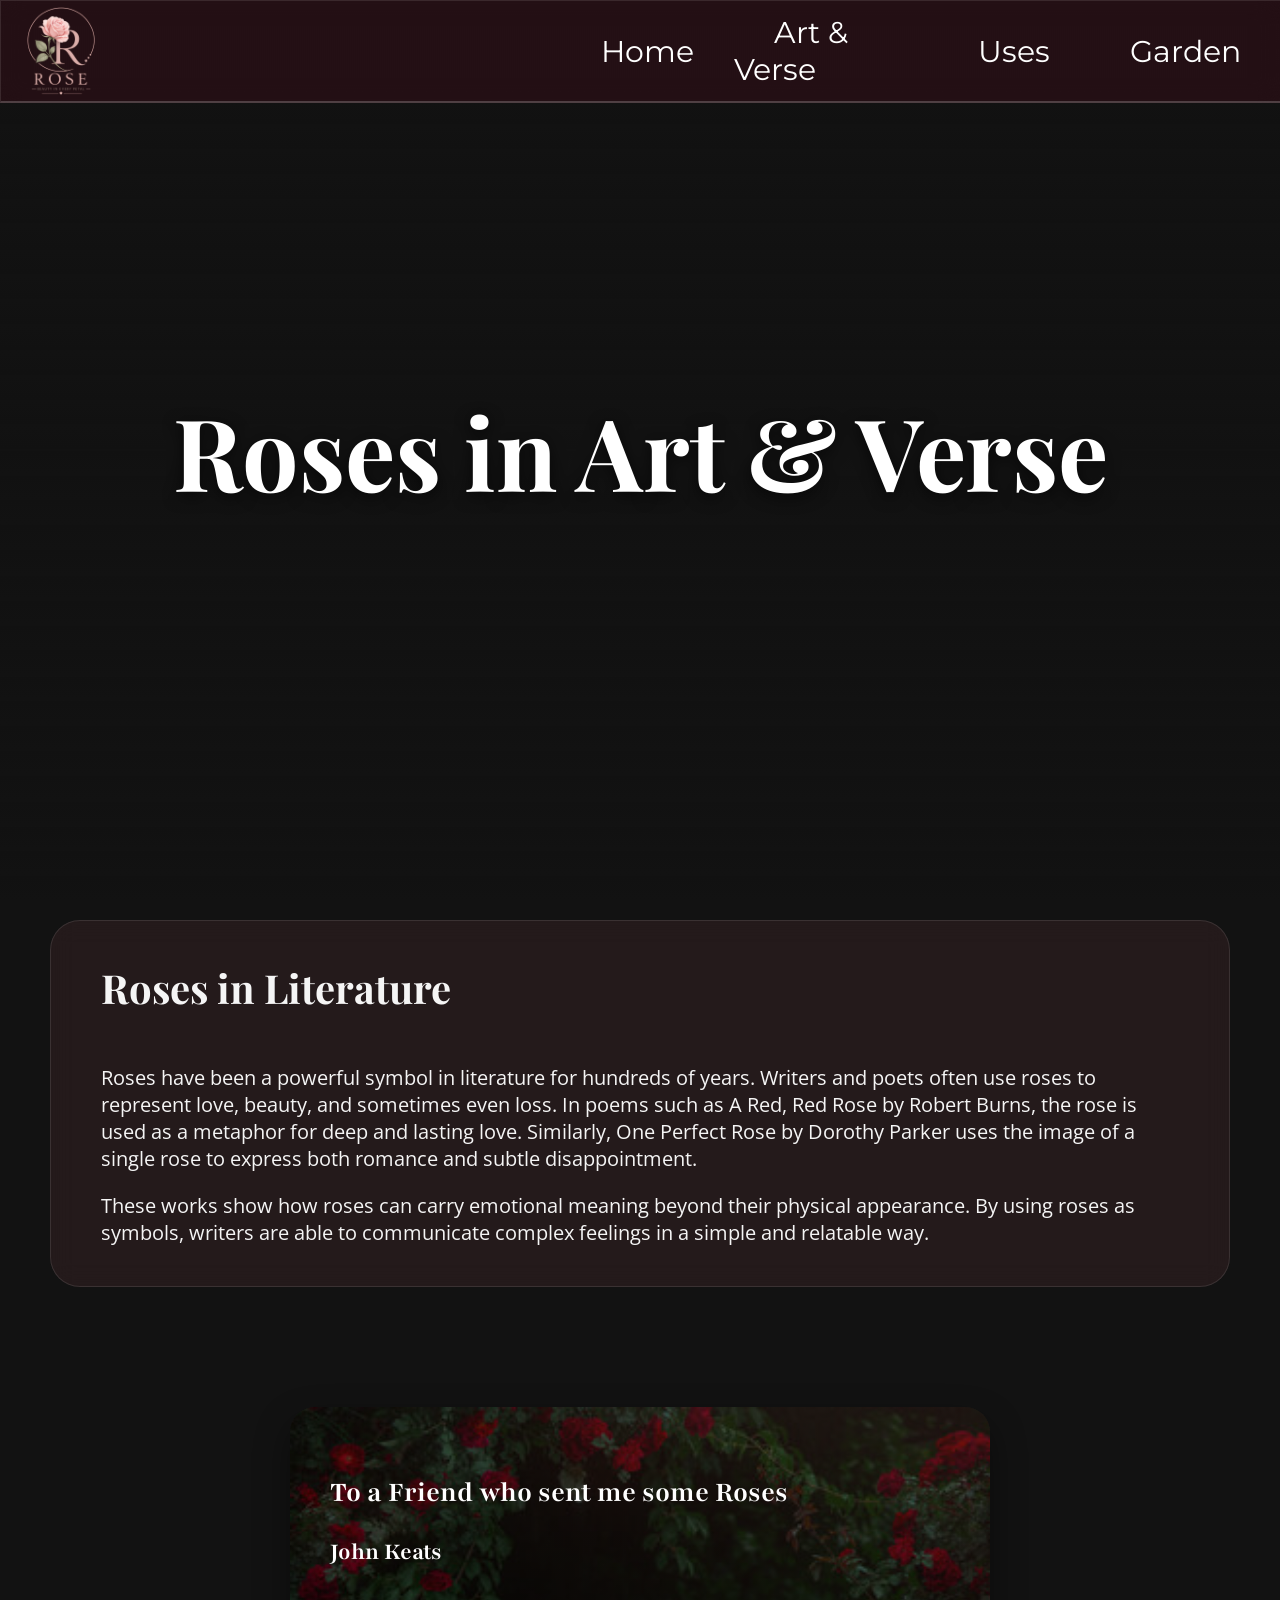
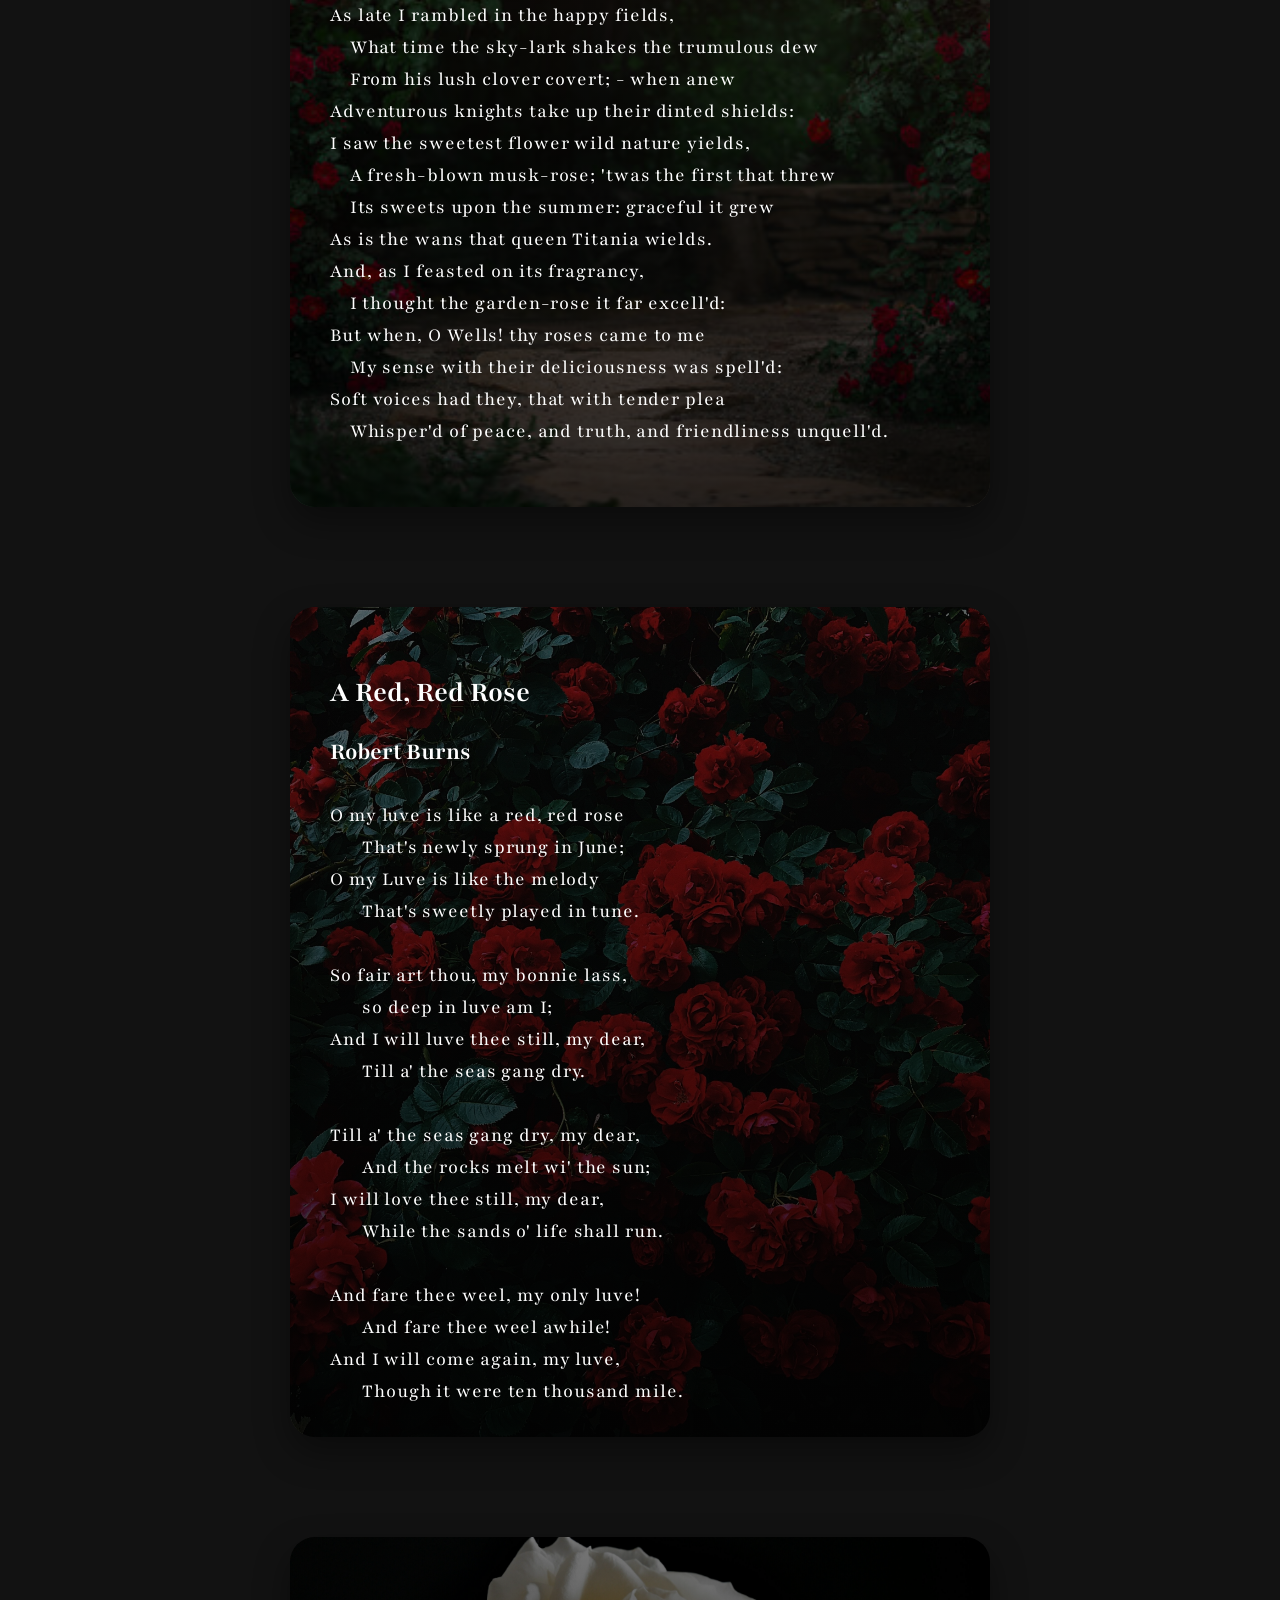
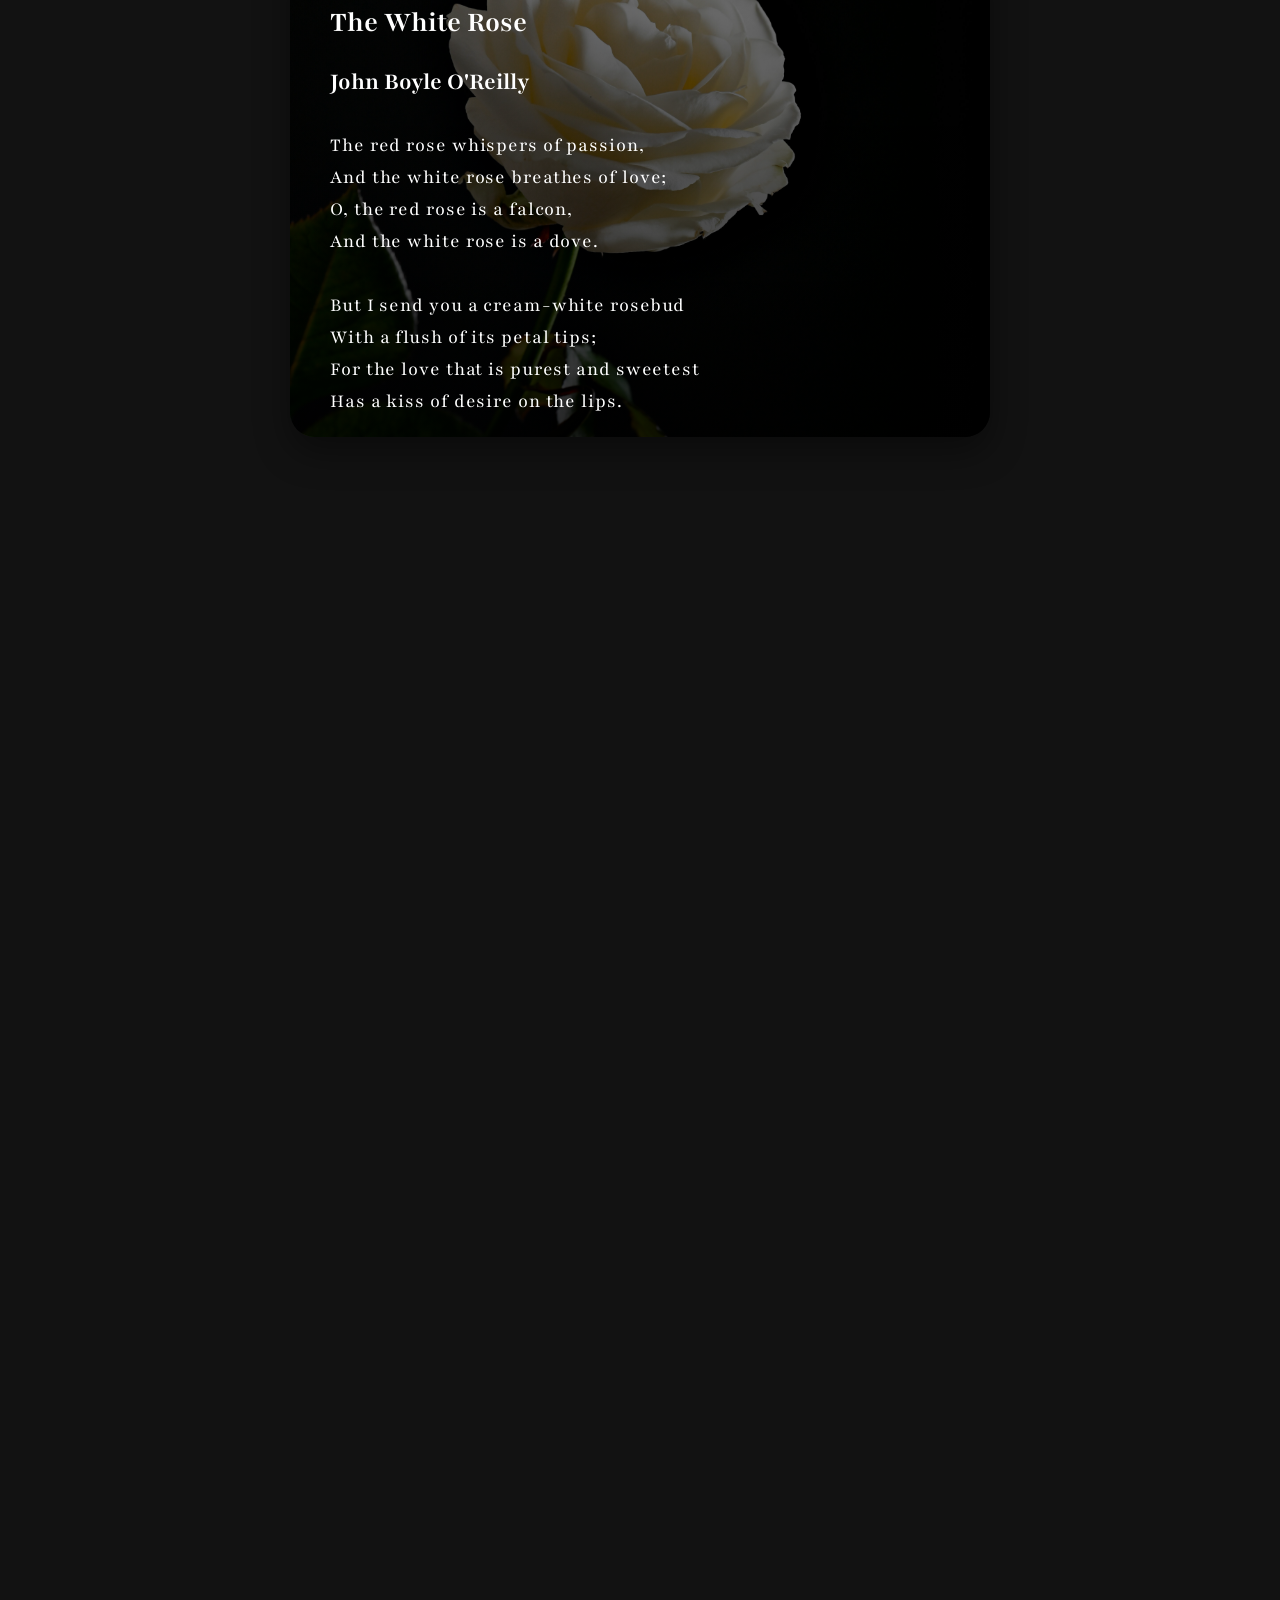
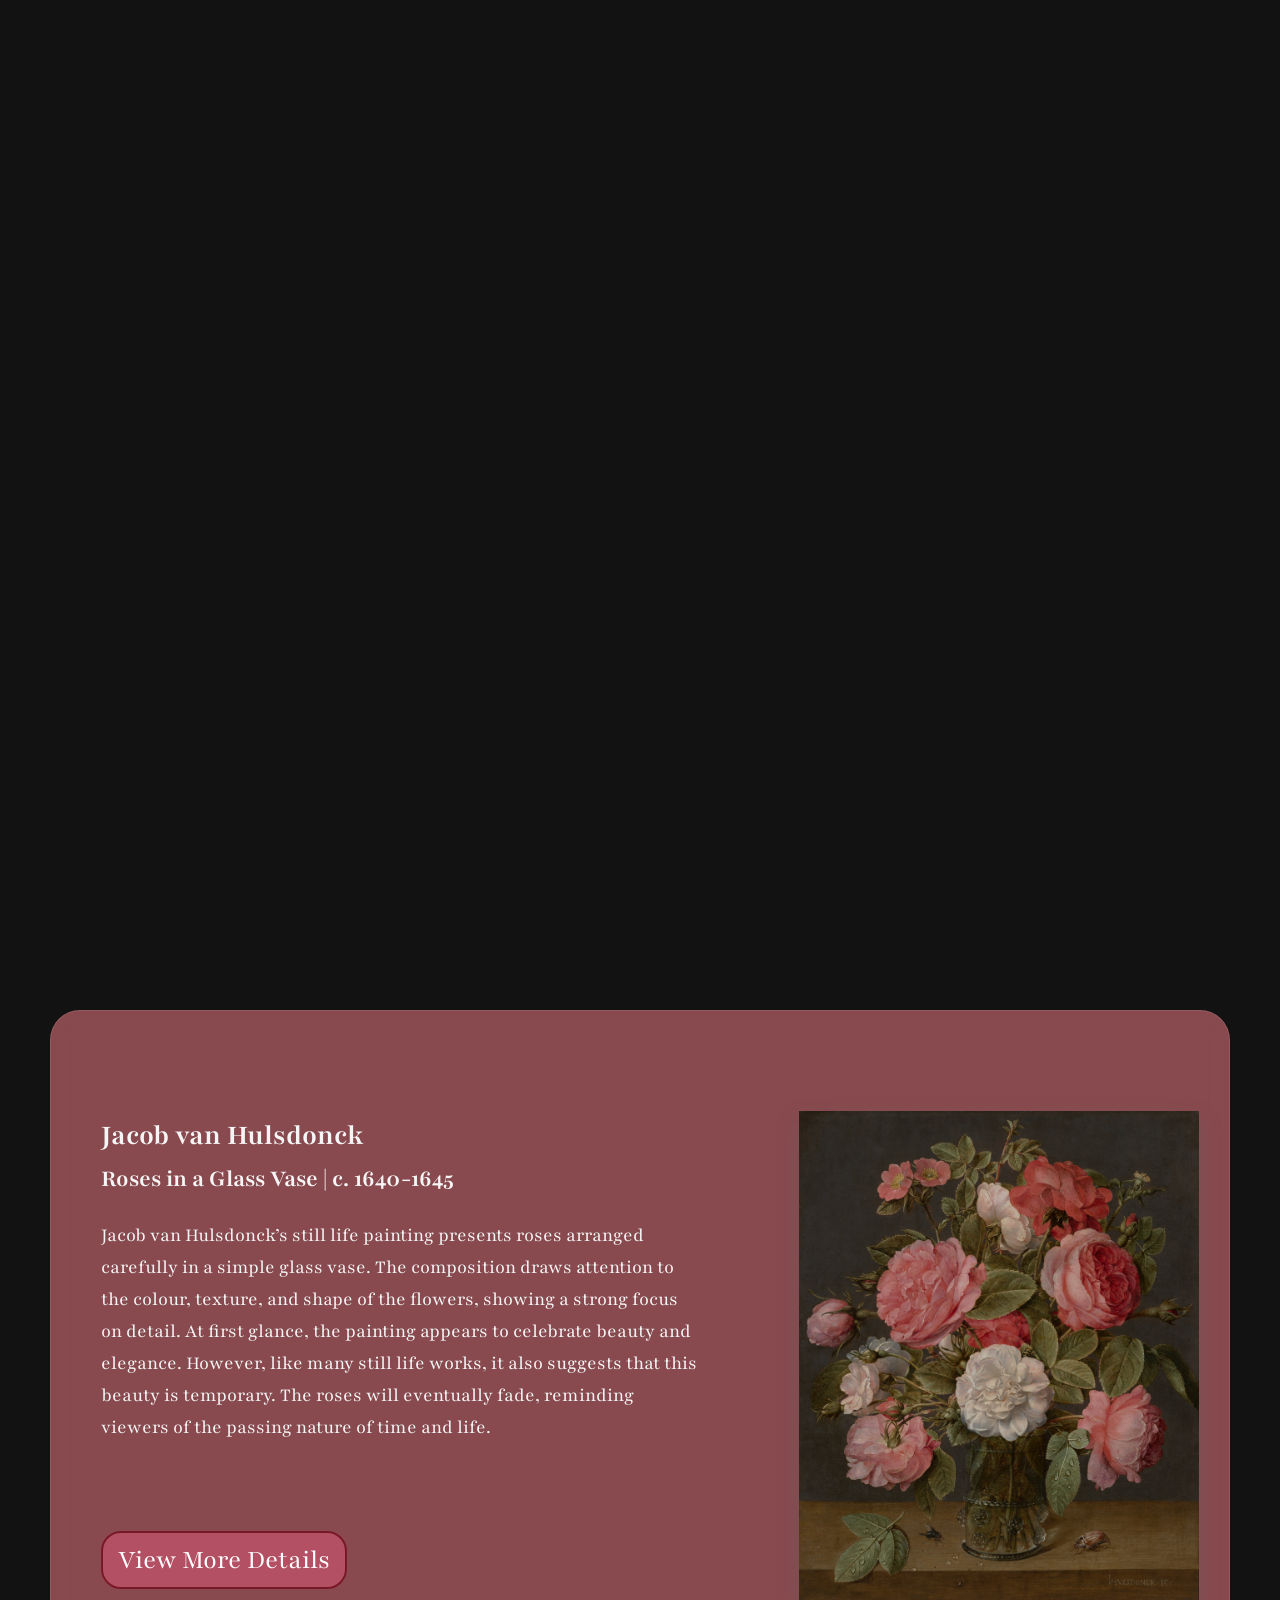
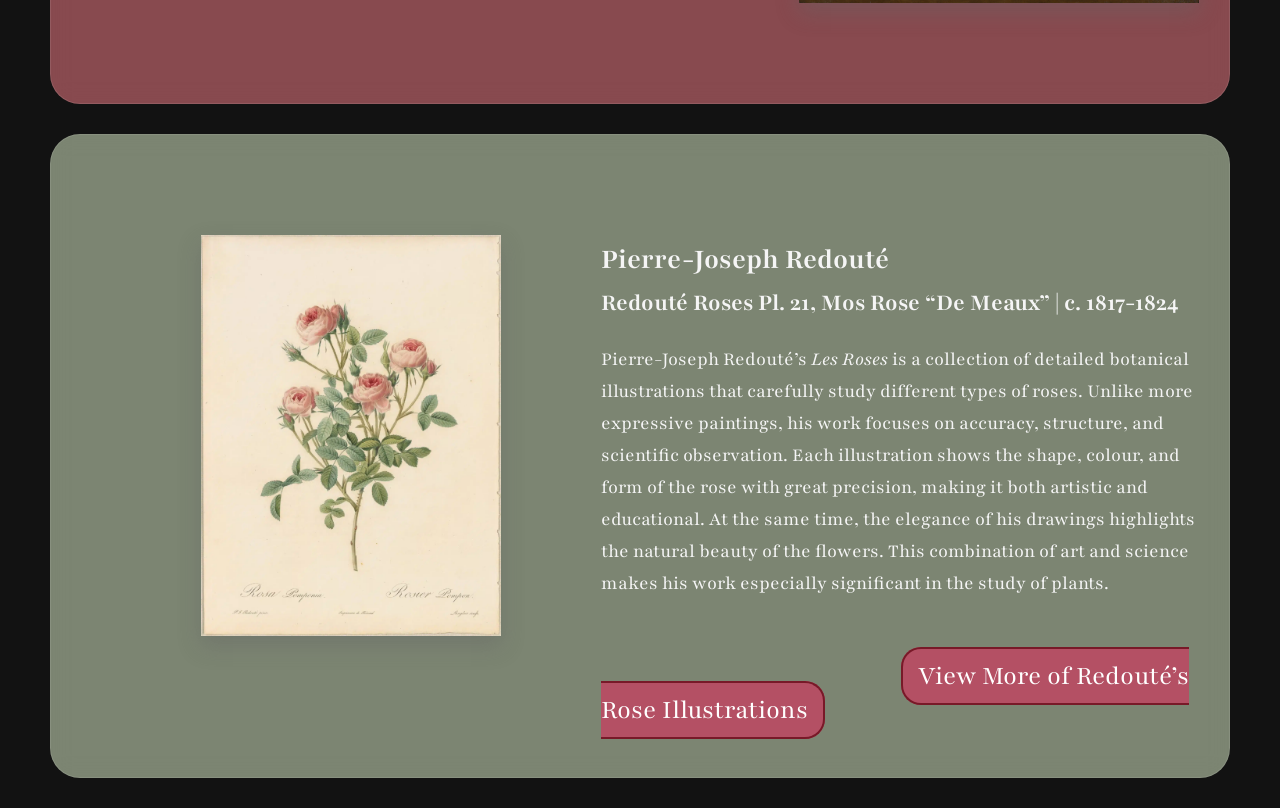
==== art.html @ b8d2133b "My Roses Website" ====
<!DOCTYPE html>
<html>

<head>
<title>Rose</title>
<link rel="stylesheet" type="text/css" href="styles.css">
</head>

<body>

	<nav class="navbar">
    <img src="logo.png" alt="logo of the Rose Website">
    <ul class="nav-links">
      <li><a id="home" href = 'home.html'>Home</a></li>
      <li><a id="art" href = 'art.html'>Art & Verse</a></li>
      <li><a id="uses"href = 'uses.html'>Uses</a></li>
      <li><a id="garden" href = 'garden.html'>Garden</a></li>
    </ul>
  </nav>

<div class="page_heading art_heading reveal">



	<nav class="navbar2"></nav>

	<h1 class="reveal">Roses in Art & Verse</h1>
</div>

<div class="poem_page reveal">
	<h2>Roses in Literature</h2>

	<div class="reveal">

		<p>Roses have been a powerful symbol in literature for hundreds of years. Writers and poets often use roses to represent love, beauty, and sometimes even loss. In poems such as A Red, Red Rose by Robert Burns, the rose is used as a metaphor for deep and lasting love. Similarly, One Perfect Rose by Dorothy Parker uses the image of a single rose to express both romance and subtle disappointment.</p>

		<p>These works show how roses can carry emotional meaning beyond their physical appearance. By using roses as symbols, writers are able to communicate complex feelings in a simple and relatable way.</p>
	</div>
</div>


<div class="poem reveal">

  <div class="to_a_friend reveal">

  	<div class="poem_card">
			<div class="poem_content">
      	<h3>To a Friend who sent me some Roses</h3>
      	<h4>John Keats</h4>

      	<pre>
As late I rambled in the happy fields,
    What time the sky-lark shakes the trumulous dew
    From his lush clover covert; - when anew
Adventurous knights take up their dinted shields:
I saw the sweetest flower wild nature yields,
    A fresh-blown musk-rose; 'twas the first that threw
    Its sweets upon the summer: graceful it grew
As is the wans that queen Titania wields.
And, as I feasted on its fragrancy,
    I thought the garden-rose it far excell'd:
But when, O Wells! thy roses came to me
    My sense with their deliciousness was spell'd:
Soft voices had they, that with tender plea
    Whisper'd of peace, and truth, and friendliness unquell'd.
      	</pre>
    	</div>
    </div>

    <div class="hover_info">
      <p>In this poem, John Keats reflects on the meaning behind
        receiving roses as a gift from a friend. The flowers symbolise more than just beauty, representing thoughtfulness, appreciation, and emotional connection.Keats shows how something simple, like a rose, can carry deeper personal meaning when it is given with intention.</p>
    </div>
  </div>


  <div class="a_red_rose reveal">

  	<div class="poem_card">
  		<div class="poem_content">
  			<h3>A Red, Red Rose</h3>
				<h4>Robert Burns</h4>
				<pre>
O my luve is like a red, red rose
	That's newly sprung in June;
O my Luve is like the melody
	That's sweetly played in tune.

So fair art thou, my bonnie lass,
	so deep in luve am I;
And I will luve thee still, my dear,
	Till a' the seas gang dry.

Till a' the seas gang dry, my dear,
	And the rocks melt wi' the sun;
I will love thee still, my dear,
	While the sands o' life shall run.

And fare thee weel, my only luve!
	And fare thee weel awhile!
And I will come again, my luve,
	Though it were ten thousand mile.
				</pre>
			</div>
		</div>

		<div class="hover_info">
			<p>Robert Burns uses the image of a red rose to express strong and enduring love. The rose represents beauty and freshness, allowing Burns to compare his feelings to something natural and timeless. Through repetition and simple language, the poem emphasises how deep and lasting this love is meant to be. The rose becomes a symbol not only of romance, but also of loyalty and commitment over time. This makes the poem memorable and relatable, as it connects emotion with a familiar image from nature. </p>
		</div>
	</div>


	<div class="the_white_rose reveal">

		<div class="poem_card">
			<div class="poem_content">
				<h3>The White Rose</h3>
				<h4>John Boyle O'Reilly</h4>
				<pre>
The red rose whispers of passion,
And the white rose breathes of love;
O, the red rose is a falcon,
And the white rose is a dove.

But I send you a cream-white rosebud
With a flush of its petal tips;
For the love that is purest and sweetest
Has a kiss of desire on the lips.
				</pre>
			</div>
		</div>

		<div class="hover_info">
			<p>In this poem, the white rose is used as a symbol of purity, innocence, and quiet strength. John Boyle O’Reilly explores how something delicate in appearance can still hold strong meaning and emotional depth. The simplicity of the white rose reflects ideas of honesty and inner values rather than outward beauty. The poem encourages readers to look beyond appearances and consider the deeper significance of what they see. In this way, the rose becomes a symbol of both moral strength and gentle resilience.</p>
		</div>
	</div>

</div>










<div class="art">

	<div class="vincent reveal">

		<img class="lightbox-trigger" src="images/art/vincent.jpg" data-full="images/art/vincent.jpg" alt="Roses">

		<div class="description">
			<h3>Vincent van Gogh</h3>
			<h4>Roses | 1890</h4>

			<p>In <em>Roses</em> (1890), Vincent van Gogh focuses on the natural beauty and delicate form of the flowers. His use of soft colours and visible brushstrokes creates a sense of texture and movement, making the roses feel alive. Rather than aiming for perfect realism, van Gogh expresses emotion through colour and style. The painting gives a calm and peaceful impression, while still capturing the complexity of nature. This approach shows how roses can be both visually beautiful and emotionally expressive.</p>

			<a class="button" href="https://www.artsy.net/artwork/vincent-van-gogh-roses" target="_blank">View More Details</a>
		</div>
	</div>



	<div class="pierre reveal">

		<div class="description">
			<h3>Pierre-Auguste Renoir</h3>
			<h4>Roses | 1890</h4>

			<p>Pierre-Auguste Renoir’s <em>Roses</em> (1890) highlights the gentle and romantic qualities of the flowers. Using soft lighting and blended colours, Renoir creates a warm and inviting atmosphere. His impressionist style focuses more on the feeling of the scene rather than precise detail, allowing the viewer to experience the beauty of the roses in a more emotional way. The painting captures a moment of natural elegance and softness. Through this, roses are presented as symbols of beauty, warmth, and quiet joy.</p>

			<a class="button" href="https://www.wikiart.org/en/pierre-auguste-renoir/roses-1890" target="_blank">View More Details</a>
		</div>

		<img class="lightbox-trigger" src="images/art/pierre.jpg" data-full="images/art/pierre.jpg" alt="Roses">
	</div>



	<div class="rachel reveal">

		<img class="lightbox-trigger" src="images/art/rachel.jpg" data-full="images/art/rachel.jpg" alt="Still Life with Rose Brance, Beetle, and Bee">

		<div class="description">
			<h3>Rachel Ruysch</h3>
			<h4>Still Life with Rose Branch, Beetle, and Bee | 1741</h4>

			<p>In this still life, Rachel Ruysch combines roses with insects and other natural elements to create a detailed and realistic composition. The inclusion of a beetle and bee adds movement and life to the scene, making it feel more dynamic. At the same time, the painting reflects the idea that nature is both beautiful and temporary. The delicate petals of the roses contrast with the presence of insects, suggesting the passing of time. This gives the artwork a deeper meaning beyond its visual appearance.</p>

			<a class="button" href="https://ferrebeekeeper.wordpress.com/2022/03/08/still-life-with-rose-branch-beetle-and-bee/" target="_blank">View More Details</a>
		</div>
	</div>

	<div class="jacob reveal">

		<div class="description">
			<h3>Jacob van Hulsdonck</h3>
			<h4>Roses in a Glass Vase | c. 1640-1645</h4>

			<p>Jacob van Hulsdonck’s still life painting presents roses arranged carefully in a simple glass vase. The composition draws attention to the colour, texture, and shape of the flowers, showing a strong focus on detail. At first glance, the painting appears to celebrate beauty and elegance. However, like many still life works, it also suggests that this beauty is temporary. The roses will eventually fade, reminding viewers of the passing nature of time and life.</p>

			<a class="button" href="https://www.mauritshuis.nl/en/our-collection/artworks/1214-roses-in-a-glass-vase" target="_blank">View More Details</a>
		</div>

		<img class="lightbox-trigger" src="images/art/jacob.jpg" data-full="images/art/jacob.jpg" alt="Roses in a Glass Vase">
	</div>

	<div class="joseph reveal">

		<img class="lightbox-trigger" src="images/art/joseph.jpg" data-full="images/art/joseph.jpg" alt="Redouté Roses Pl. 21, Mos Rose “De Meaux”">

		<div class="description">
			<h3>Pierre-Joseph Redouté</h3>
			<h4>Redouté Roses Pl. 21, Mos Rose “De Meaux” | c. 1817-1824</h4>

			<p>Pierre-Joseph Redouté’s <em>Les Roses</em> is a collection of detailed botanical illustrations that carefully study different types of roses. Unlike more expressive paintings, his work focuses on accuracy, structure, and scientific observation. Each illustration shows the shape, colour, and form of the rose with great precision, making it both artistic and educational. At the same time, the elegance of his drawings highlights the natural beauty of the flowers. This combination of art and science makes his work especially significant in the study of plants.</p>

			<a class="button" href="https://www.audubonart.com/product-category/botanical-art/pierre-joseph-redoute/les-roses-antique-originals/?srsltid=AfmBOorEmcIbXRciaI7o0WkHaXX3-sk0klYcYqcjF3JiPIVI03BA2V-B" target="_blank">View More of Redouté’s Rose Illustrations</a>
		</div>
	</div>
</div>



	<!-- Lightbox Overlay -->
<div id="lightbox-overlay" class="hidden">
  <span class="close-btn">&times;</span>
  <img src="" alt="Full Size" class="lightbox-content">
</div>

<div class="petals"></div>

<div id="petal-container"></div>

	<script src="script.js"></script>
</body>

</html>
---- styles.css ----
@import url(https://fonts.googleapis.com/css2?family=Montserrat);
@import url(https://fonts.googleapis.com/css2?family=Playfair+Display);
@import url(https://fonts.googleapis.com/css2?family=Playfair);
@import url(https://fonts.googleapis.com/css2?family=Open+Sans);
@import url(https://fonts.googleapis.com/css2?family=Merriweather);

/* ========ENTRY PAGE========= */
body {
	margin: 0;
	padding: 0;
	
	background-color: rgb(18, 18, 18);
  color: rgb(245, 245, 245);
}

.entry {
	height: 100vh;
	margin: 0;
	display: flex;
	flex-direction: column;
	justify-content: center;
	align-items: center;
	
	position: relative;
	overflow: hidden; 
}

/* styling for the Ken Burns background */
.kb_contianer {
	position: absolute;
	top: 0;
	left: 0;
	width: 100%;
	height: 100%;
	z-index: -1; /* Pushes the image behind the logo and button */
	
	background-image: url("images/entry.jpg");
	background-size: cover;
	background-position: center;
	
	animation: kenBurns 10s infinite alternate ease-in-out;
}

/* Ken Burns Keyframes */
@keyframes kenBurns {
	0% {
		transform: scale(1);
	}
	100% {
		transform: scale(1.23); /* Adjust scale factor to zoom more or less */
	}
}

#logo {
	height: 700px;
	text-align: center;
	animation: fadeIn 3s ease;
	filter: drop-shadow(13px 10px 50px rgb(64, 0, 0));
	padding-top: 200px;
	margin-bottom: -80px;
	position: relative; /* Ensures correct stacking order */
}

@keyframes fadeIn {
	from {
		opacity: 0;
		transform: translateY(30px);
	}
	to {
		opacity: 1;
		transform: translateY(0);
	}
}

.entry a {
	text-decoration: none;
	font-size: 40px;
	color: white;
	text-align: center;

	padding: 15px 40px;
	border: 2px solid rgba(255,255,255,0.7);
	border-radius: 50px;

	background: rgba(255,255,255,0.08);
	backdrop-filter: blur(8px);

	transition: all 0.4s ease;

	opacity: 0;
	animation: appear 2s ease forwards;
	animation-delay: 1s;
	position: relative; /* Ensures correct stacking order */
}

@keyframes appear {
	to {
		opacity: 1;
	}
}

.entry a:hover {
	background: rgba(255,255,255,0.2);
	transform: scale(1.05);
	box-shadow: 0 0 20px rgba(255, 180, 200, 0.5);
}









/* NAVIGATION BAR */
.navbar2 {
	oapcity: 0;
}

.navbar {
	position: fixed;
	top: 0;
	left: 0;

	width: 100%;
	height: 100px;

	display: flex;
	align-items: center;

	background: rgba(255, 3, 62, 0.08);
  backdrop-filter: blur(12px);
  border: 1px solid rgba(255, 255, 255, 0.1);

	border-bottom: 2px solid rgba(255,255,255,0.2);

	z-index: 999;
}

.navbar img {
	width: auto;
	height: 120px;
}

.nav-links {
	display: flex;
	justify-content: space-between;
	align-items: center;
	list-style: none;
	margin: 0;
	width: 100%;
}

.nav-links a {
	text-decoration: none;
	font-size: 30px; 
	font-family: "Montserrat";
	color: white;

	padding: 50px 40px;
}

.nav-links a:hover {
	cursor: pointer;

	color: rgb(255, 180, 200);
  text-shadow: 0 0 10px rgb(255, 120, 150);
}

#home {
	margin-left: 400px;
}


/* DRIFTING EFFECT */
.reveal {
	opacity: 0;
	transform: translateY(60px);
	transition: all 0.8s ease;
}

.reveal.active {
	opacity: 1;
	transform: translateY(0);
}

.reveal.exit {
	opacity: 0;
	transform: translateY(-60px);
}




/* HEADING */
.page_heading {
	position: relative;

	color: white;
	text-align: center;

	width: 100%;
	height: 100vh;

	display: flex;
	flex-direction: column;
	justify-content: center;
	align-items: center;
}

.home_heading {
	background-image: linear-gradient(rgba(18, 18, 18, 1), rgba(0,0,0,0), rgba(18,18,18,1)), 
	url("images/background1.jpg");
	background-size: cover;
	background-position: center;
}

.art_heading {
	background-image: linear-gradient(rgba(18, 18, 18, 1), rgba(0,0,0,0), rgba(18,18,18,1)), 
	url("images/background2.jpg");
	background-size: cover;
	background-position: center;
}

.uses_heading {
	background-image: linear-gradient(rgba(18, 18, 18, 1), rgba(0,0,0,0), rgba(18,18,18,1)), 
	url("images/background3.jpg");
	background-size: cover;
	background-position: center;
}

.garden_heading {
	background-image: linear-gradient(rgba(18, 18, 18, 1), rgba(0,0,0,0), rgba(18,18,18,1)), 
	url("images/background4.jpg");
	background-size: cover;
	background-position: center;
}

/* TEXT STYLILNG */
h1 {
	font-family: "Playfair Display";
	font-size: 100px;
	margin: 0;
	color: white;

	text-shadow: 0 4px 15px rgba(0,0,0,0.6);
}

h2 {
	font-family: "playfair display";
	font-size: 40px;

	margin: 0;
	padding: 40px 50px 40px;
}

p {
	font-family: "open sans";
	font-size: 20px;
	margin: 0;
	padding: 10px 50px 10px;
}

.intro1 {
	padding: 40px 50px 40px;

	background: rgba(230, 248, 209, 0.5);
  backdrop-filter: blur(12px);
  border: 1px solid rgba(255, 255, 255, 0.1);
  border-radius: 30px;

  margin: 40px 50px;
}

.language {
	margin: 0 50px;
	padding-bottom: 30px;

  background: rgba(254, 130, 140, 0.25);
  backdrop-filter: blur(12px);

  border: 1px solid rgba(255, 255, 255, 0.1);
  border-radius: 30px;
}






/* CARD */
.flipping_cards {
	text-align: center;
}


/* CONTAINER */
.card {
  width: 280px;
  height: 340px;

  perspective: 1000px;
  margin: 30px 25px;

  display: inline-block;

  backdrop-filter: blur(12px);
}


/* INNER WRAPPER */
.card_inner {
  width: 100%;
  height: 100%;
  position: relative;
  transform-style: preserve-3d;
  transition: transform 0.8s ease;
}

/* CHANGE CURSOR + FLIP */
.card:hover .card_inner {
	cursor: pointer;
	transform: rotateY(180deg);
}


/* BOTH SIDES */
.card_front,
.card_back {
  position: absolute;
  width: 100%;
  height: 100%;
  border-radius: 16px;

  backface-visibility: hidden;
  -webkit-backface-visibility: hidden;

  overflow: hidden;

  display: flex;
  flex-direction: column;
  justify-content: center;
  align-items: center;
  padding: 16px;
  box-sizing: border-box;
}

/* FRONT */
.card_front {
  color: white;
  text-align: center;
}

/* IMAGE */
.card_front img {
  width: 200px;
  height: auto;
  border-radius: 200px;
  margin: 20px 0;
}

/* BACK */
.card_back {
  color: white;
  transform: rotateY(180deg);
  text-align: center;
}

/* TEXT*/
.card h3 {
  margin: 10px 0;
  font-size: 30px;
  font-family: "Open Sans";
  color: white;
}

.card p {
  font-size: 20px;
  font-family: "Open Sans";
  line-height: 1.2;
  padding: 0;
  color: white;
  text-align: center;
}



/* DIFFERENT COLOURS */
/* RED */
.card.red .card_front, 
.card.red .card_back {
	background: rgba(255, 105, 97, 0.5);
  border: 2px solid rgba(255, 105, 97, 0.8);
}

/* ORANGE */
.card.orange .card_front, 
.card.orange .card_back {
	background: rgba(250, 200, 152, 0.5);
  border: 2px solid rgba(250, 200, 152, 0.8);

}

/* YELLOW */
.card.yellow .card_front, 
.card.yellow .card_back {
	background: rgba(255, 235, 153, 0.5);
  border: 2px solid rgba(255, 235, 153, 0.8);
}

/* PINK */
.card.pink .card_front, 
.card.pink .card_back {
	background: rgba(255, 209, 220, 0.5);
  border: 2px solid rgba(255, 209, 220, 0.8);
}

/* PURPLE */
.card.purple .card_front, 
.card.purple .card_back {
	background: rgba(195, 177, 225, 0.5);
  border: 2px solid rgba(195, 177, 225, 0.8);
}

/* GREEN */
.card.green .card_front, 
.card.green .card_back {
	background: rgba(119, 221, 119, 0.5);
  border: 2px solid rgba(119, 221, 119, 0.8);
}

/* BLUE */
.card.blue .card_front, 
.card.blue .card_back {
	background: rgba(167, 199, 231, 0.5);
  border: 2px solid rgba(167, 199, 231, 0.8);
}

/* WHITE */
.card.white .card_front, 
.card.white .card_back {
	background: rgba(255,255,255, 0.5);
  border: 2px solid rgba(255,255,255, 0.8);
}

/* BLACK */
.card.black .card_front, 
.card.black .card_back {
	background: rgba(64, 68, 75, 0.25);
  border: 2px solid rgba(64, 68, 75, 0.8);
}










/* POEM STYLING */
.poem_page {
	padding-bottom: 30px;
	margin: 20px 50px;

  background: rgba(254, 130, 140, 0.08);
  backdrop-filter: blur(12px);
  border: 1px solid rgba(255, 255, 255, 0.1);
  border-radius: 30px;

}

.poem h3 {
	font-size: 30px;
	font-family: "playfair";
	padding: 0;
	line-height: 1;
}

.poem h4 {
	font-size: 25px;
	font-family: "playfair";
	padding: 0;
	line-height: 1;
}

.poem pre {
	font-size: 20px;
	font-family: "playfair";
	letter-spacing: 0.9px;
	line-height: 1.6;
	padding: 0;
	margin: 0;
}


/* POEM SECTION */
/* POEM SECTION */
.poem {
	display: flex;
	flex-direction: column;
	align-items: center;
	gap: 100px;

	padding: 100px 0;
}


/* EACH POEM WRAPPER */
.to_a_friend,
.a_red_rose,
.the_white_rose {
	position: relative;
}

.to_a_friend .poem_card {
	width: 700px;
	height: 700px;
}

.a_red_rose .poem_card {
	width: 700px;
	height: 830px;
}

.the_white_rose .poem_card {
	width: 700px;
	height: 500px;
}


/* MAIN CARD */
.poem_card {
	position: relative;

	border-radius: 25px;

	overflow: hidden;

	background-size: cover;
	background-position: center;

	box-shadow: 0 15px 35px rgba(0,0,0,0.4);

	transition:
		transform 0.5s ease,
		box-shadow 0.5s ease;
}


/* FLOAT + SLIDE */
.to_a_friend:hover .poem_card,
.a_red_rose:hover .poem_card,
.the_white_rose:hover .poem_card {
	transform: translateX(-400px);

	box-shadow:
	0 25px 45px rgba(0,0,0,0.5),
	0 0 25px rgba(255,120,150,0.15);
}


/* POEM CONTENT */
.poem_content {
	position: absolute;
	inset: 0;

	padding: 40px;

	background:
	linear-gradient(
		to bottom,
		rgba(0,0,0,0.35),
		rgba(0,0,0,0.75)
	);

	color: white;
}


/* INFO PANEL */
.hover_info {
	position: absolute;

	top: 50%;
	right: -200px;

	transform: translateY(-50%);

	width: 340px;

	padding: 35px;

	border-radius: 25px;

	background: rgba(254, 130, 140, 0.3);

	backdrop-filter: blur(14px);

	border: 1px solid rgba(255, 255, 255,0.08);

	box-shadow: 0 15px 30px rgba(0,0,0,0.35);

	opacity: 0;

	transition:
		opacity 0.4s ease,
		transform 0.5s ease;

	pointer-events: none;
}


/* SHOW INFO */
.to_a_friend:hover .hover_info,
.a_red_rose:hover .hover_info,
.the_white_rose:hover .hover_info {
	opacity: 1;

	transform:
	translateY(-50%)
	translateX(80px);
}


/* INFO TEXT */
.hover_info p {
	font-size: 18px;
	line-height: 1.8;

	padding: 0;
	margin: 0;

	background: none;
	border: none;

	max-width: none;
}


/* BACKGROUND IMAGES */
.to_a_friend .poem_card {
	background-image:
	linear-gradient(
		rgba(0,0,0,0.25),
		rgba(0,0,0,0.25)
	),
	url("images/poem_background/to_a_friend.jpg");
}

.a_red_rose .poem_card {
	background-image:
	linear-gradient(
		rgba(0,0,0,0.25),
		rgba(0,0,0,0.25)
	),
	url("images/poem_background/a_red_rose.jpg");
}

.the_white_rose .poem_card {
	background-image:
	linear-gradient(
		rgba(0,0,0,0.25),
		rgba(0,0,0,0.25)
	),
	url("images/poem_background/the_white_rose.jpg");
}







/* ==ART PAGE== */
.art_page {
	margin: 10px 50px;
	padding-bottom: 30px;

	background: rgba(254, 130, 140, 0.5);
  backdrop-filter: blur(12px);
  border: 1px solid rgba(255, 255, 255, 0.1);
  border-radius: 30px;
}

.art h3 {
	font-size: 30px;
	font-family: "playfair";
	line-height: 1.6;
	margin: 0;
}

.art h4 {
	font-size: 25px;
	font-family: "playfair";
	line-height: 1.6;
	margin: 0;
}

.art p {
	font-size: 20px;
	font-family: "playfair";
	line-height: 1.6;
	padding: 0;
	margin-top: 20px;
}

.vincent p, 
.rachel p, 
.joseph p {
	margin-bottom: 60px;
}

.vincent, 
.rachel, 
.joseph {
	margin: 30px 50px;

	background: rgba(230, 248, 209, 0.5);
  backdrop-filter: blur(12px);
  border: 1px solid rgba(255, 255, 255, 0.1);
  border-radius: 30px;
}

.pierre p, 
.jacob p {
	margin-bottom: 100px;
}

.pierre, 
.jacob {
	margin: 30px 50px;

	background: rgba(254, 130, 140, 0.5);
  backdrop-filter: blur(12px);
  border: 1px solid rgba(255, 255, 255, 0.1);
  border-radius: 30px;
}

.art a {
	text-decoration: none;
	border-radius: 20px;
	font-family: "playfair";
	font-size: 28px;
	padding: 10px 15px;
}

.art a:hover {
	opacity: 0.8;
}

.vincent a, 
.rachel a, 
.joseph a {
	border: 2px solid rgb(120, 25, 40);
	background-color: rgb(180, 80, 100);
	margin-left: 350px;
	color: white;
}

.joseph a {
	margin-left: 300px;
}

.pierre a, 
.jacob a {
	border: 2px solid rgb(120, 25, 40);
	background-color: rgb(180, 80, 100);
	color: white;
}

.description {
	display: block;
	margin: 0;
}

.art img{
	display: block;
	padding: 0;
	margin: 0;

	transition: transform 0.3s ease;
	cursor: pointer;

	box-shadow: 0 10px 20px rgba(100,100,100,0.4);
}

.art img:hover {
	opacity: 0.8;
	transform: scale(1.15);

	box-shadow:
	0 25px 45px rgba(0,0,0,0.5),
	0 0 25px rgba(255,120,150,0.15);
}

/* Vincent */
.vincent img {
	width: 400px;
}

.vincent {
	display: flex;
	align-items: flex-start;
	gap: 100px;
	padding: 100px 30px 100px 50px;
}

/* PIERRE */
.pierre img {
	width: 400px;
}

.pierre {
	display: flex;
	align-items: flex-start;
	gap: 100px;
	padding: 100px 30px 100px 50px;
}

/* RACHEL */
.rachel img {
	width: 400px;
}

.rachel {
	display: flex;
	align-items: flex-start;
	gap: 100px;
	padding: 100px 30px 100px 50px;
}

/* JACOB */
.jacob img {
	width: 400px;
}

.jacob {
	display: flex;
	align-items: flex-start;
	gap: 100px;
	padding: 100px 30px 100px 50px;
}

/* JOSEPH */
.joseph img {
	width: 300px;
}

.joseph {
	display: flex;
	align-items: flex-start;
	gap: 100px;
	padding: 100px 30px 50px 150px;
}


/* Lightbox Hidden State */
#lightbox-overlay.hidden {
	display: none;
}

/* Lightbox Active State */
#lightbox-overlay {
  position: fixed;
  top: 0; left: 0;
  width: 100%; height: 100%;
  background-color: rgba(0, 0, 0, 0.85);
  display: flex;
  justify-content: center;
  align-items: center;
  z-index: 999;
}

/* Image in Lightbox */
.lightbox-content {
  max-width: 95%;
  max-height: 95%;
}

/* Close Button */
.close-btn {
  position: absolute;
  top: 20px; right: 30px;
  color: white;
  font-size: 40px;
  cursor: pointer;
}









/* ==USES PAGE==*/
.intro2 {
	padding-bottom: 20px;

	background: rgba(254, 130, 140, 0.2);
  backdrop-filter: blur(12px);
  border: 1px solid rgba(255, 255, 255, 0.1);
  border-radius: 30px;

  margin: 20px 50px;
}

.intro4 {
	padding-bottom: 20px;

	background: rgba(230, 248, 209, 0.5);
  backdrop-filter: blur(12px);
  border: 1px solid rgba(255, 255, 255, 0.1);
  border-radius: 30px;

  margin: 20px 50px;
}

.gallery {
	margin-top: 10px;
	display: flex;
	flex-wrap: wrap;
	gap: 50px;
	padding: 50px;
}

.food_card {
	position: relative;
	text-decoration: none;

	transition: transform 0.3s ease;
}

.food_card img {
	width: 100%;
	height: 100%;
	object-fit: cover;

	position: relative;
	height: auto;

	overflow: hidden;
	border-radius: 20px;

	backdrop-filter: blur(2px);
	box-shadow: 0 8px 20px rgba(0,0,0,0.4);

	transition: transform 0.5s ease;
}

.tiramisu img {
	width: 600px;
}

.white-cake img, 
.cookie img {
	width: 540px;
}

.latte img, 
.lassi img {
	width: 360px;
} 

.ladoo img, 
.water-cake img {
	width: 435px;
}

.vanilla-cake img {
	width: 635px;
}

.double {
	display: flex;
	flex-direction: column;
	align-items: flex-start;
	gap: 30px;
}

.food_name p {
	color: white;
	font-size: 30px;
	font-family: "playfair display";

	background-color: rgba(0, 0, 0, 0.2);

	text-shadow: 5px 5px 10px rgba(0, 0, 0, 1);

	position: absolute;
	bottom: 15px;
	left: 20px;
}

.food_card:hover img {
	transform: scale(1.08);
	filter: brightness(70%);
}

.medicine {
	padding-bottom: 40px;
}

.beauty {
	padding-bottom: 40px;
}






/* =====GARDEN PAGE===== */
.gardens {
	padding-bottom: 30px;
}

.europa, 
.mottisfont {
	background: rgba(254, 130, 140, 0.2);
  backdrop-filter: blur(12px);
  border: 1px solid rgba(255, 255, 255, 0.1);
  border-radius: 30px;

  margin: 40px 50px;
}

.butchart, 
.chemins {
	background: rgba(230, 248, 209, 0.5);
  backdrop-filter: blur(12px);
  border: 1px solid rgba(255, 255, 255, 0.1);
  border-radius: 30px;

  margin: 40px 50px;
}

.chemins {
	margin-bottom: 20px;
}

/* CAROUSEL */
.carousel_container {
	position: relative;
	width: 100%;
	max-width: 1000px;
	overflow: hidden;
	margin: 20px auto;
	border-radius: 30px;
}

.carousel_slide {
	display: flex;
	width: 100%;
}

.carousel_slide img {
	width: 100%;
	min-width: 100%;
	height: 600px;
	object-fit: cover;
}


/* NAVIGATION BUTTONS */
.prev-btn, .next-btn {
	position: absolute;
	top: 50%;
	transform: translateY(-50%);

	background: rgba(0, 0, 0, 0.5);
	color: white;
	border: none;

	width: 55px;
	height: 55px;
	border-radius: 50%;

	cursor: pointer;
	z-index: 10;
	font-size: 30px;

	display: flex;
	justify-content: center;
	align-items: center;

	transition: background 0.3s ease, transform 0.2s ease;
}

.prev-btn {
	left: 10px;
}

.next-btn {
	right: 10px;
}

.prev-btn:hover,
.next-btn:hover {
	background: rgba(0, 0, 0, 0.7);
	transform: translateY(-50%) scale(1.08);
}

/* PAGINATION DOTS/INDICATORS */
.carousel_dots {
	display: flex;
	justify-content: center;
	gap: 10px;
	margin-top: 15px;
	margin-bottom: 10px;
}

/* INDIVIDUAL DOT ELEMENTS */
.dot {
	width: 12px;
	height: 12px;
	background-color: rgb(204, 204, 204);
	border-radius: 50%;
	cursor: pointer;
	transition: background-color 0.3s ease, trasnform 0.2s;
	border: none;
	padding: 0;
}

.dot:hover {
	background-color: rgb(153, 153, 153);
	transform: scale(1.1);
}

/* CURRENT ACTIVE PHOTO INDICATOR */
.dot.active {
	background-color: rgb(197, 75, 108);
	transform: scale(1.2);
}










/* ===== FALLING PETALS ===== */

.petals {
	position: fixed;
	top: 0;
	left: 0;
	width: 100%;
	height: 100%;
	pointer-events: none;
	overflow: hidden;
	z-index: -1;
}

.petal {
	position: absolute;
	top: -50px;

	width: 20px;
	height: 20px;

	background: radial-gradient(
		circle at 30% 30%,
		rgb(255, 180, 200),
		rgb(180, 40, 80)
	);

	border-radius: 70% 0 70% 0;

	opacity: 0.7;

	animation:
		fall linear forwards,
		sway ease-in-out infinite;
}

/* falling down */
@keyframes fall {
	from {
		transform: translateY(-100px) rotate(0deg);
	}
	to {
		transform: translateY(110vh) rotate(360deg);
	}
}

/* floating sideways */
@keyframes sway {
	0% {
		margin-left: 0;
	}
	50% {
		margin-left: 40px;
	}
	100% {
		margin-left: 0;
	}
}




/* PETAL TRAILING MOUSE */
.petalTrail {
	position: fixed;

	width: 12px;
	height: 12px;

	background: pink;

	border-radius: 70% 0 70% 0;

	pointer-events: none;

	animation: float 2s linear forwards;

	z-index: 9999;
}

@keyframes float {

	0% {
		opacity: 1;
		transform: translateY(0) rotate(0deg);
	}

	100% {
		opacity: 0;
		transform: translateY(40px) rotate(180deg);
	}
}
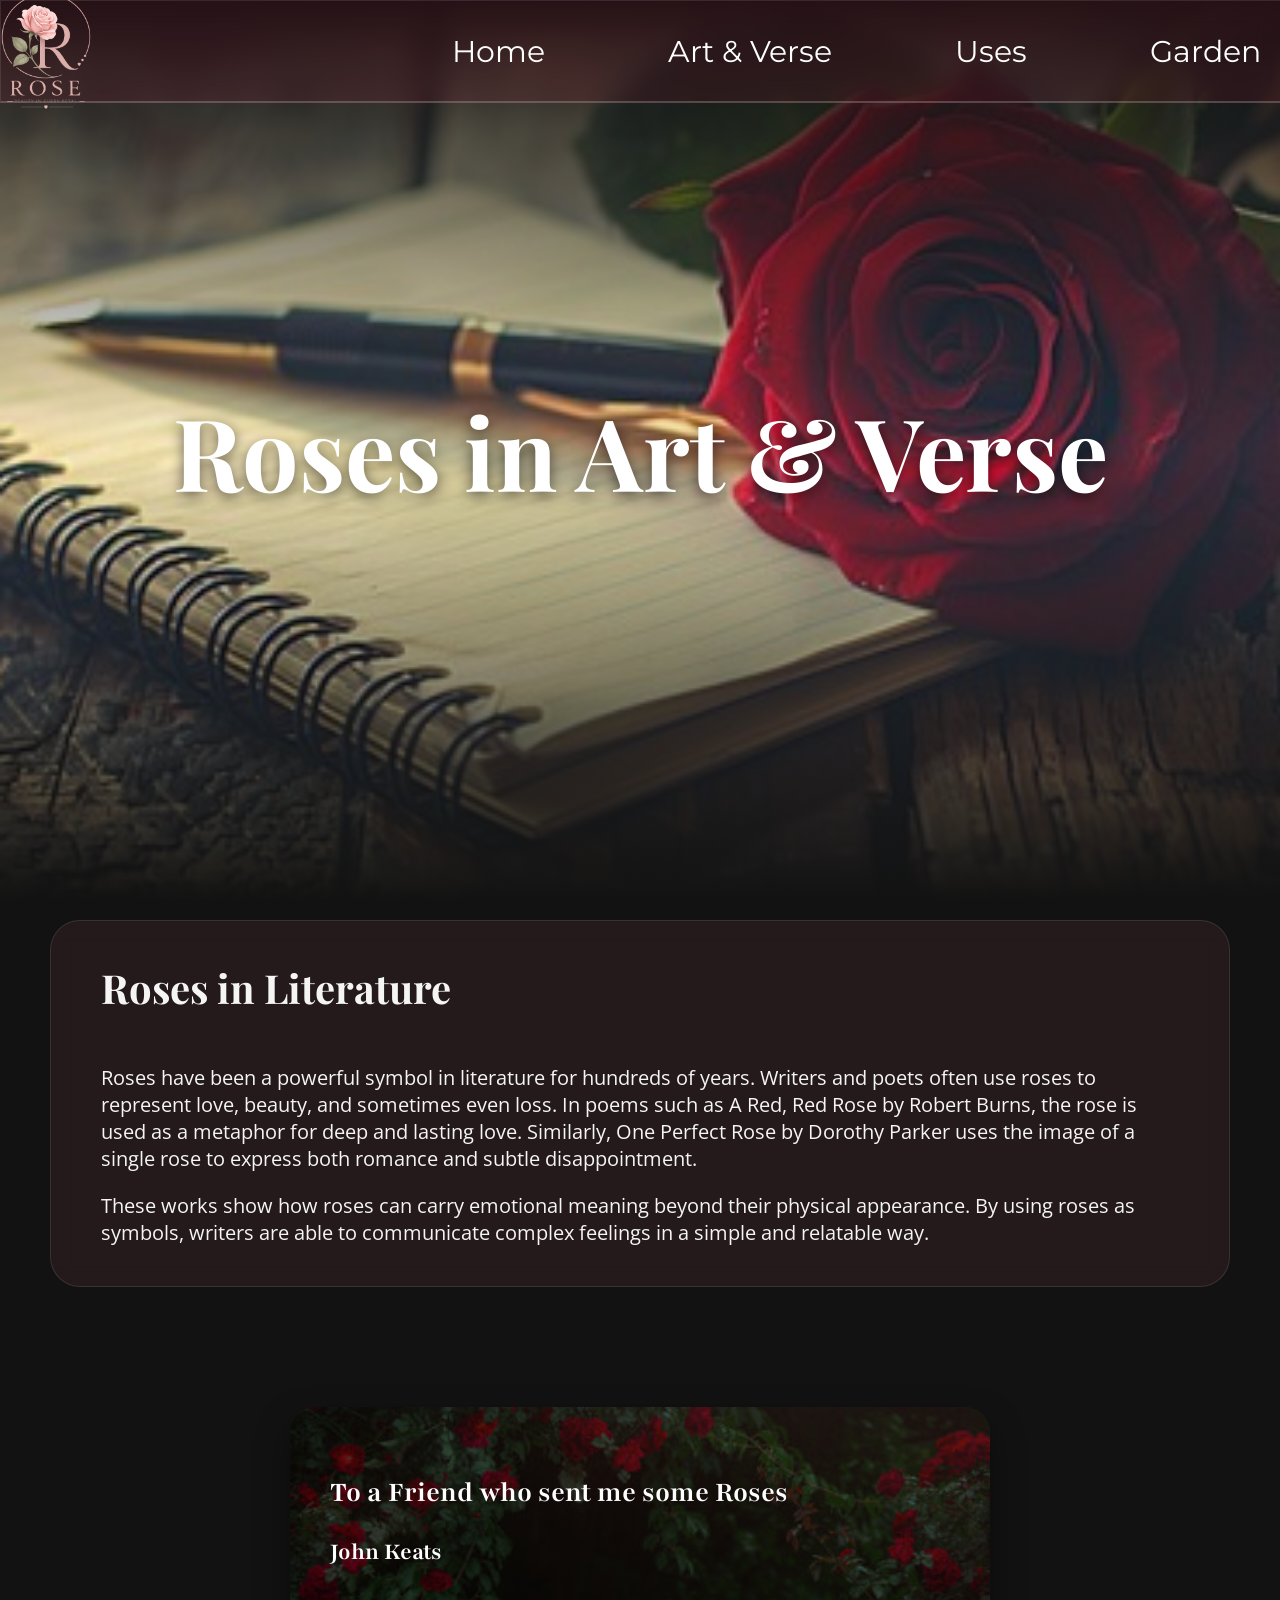
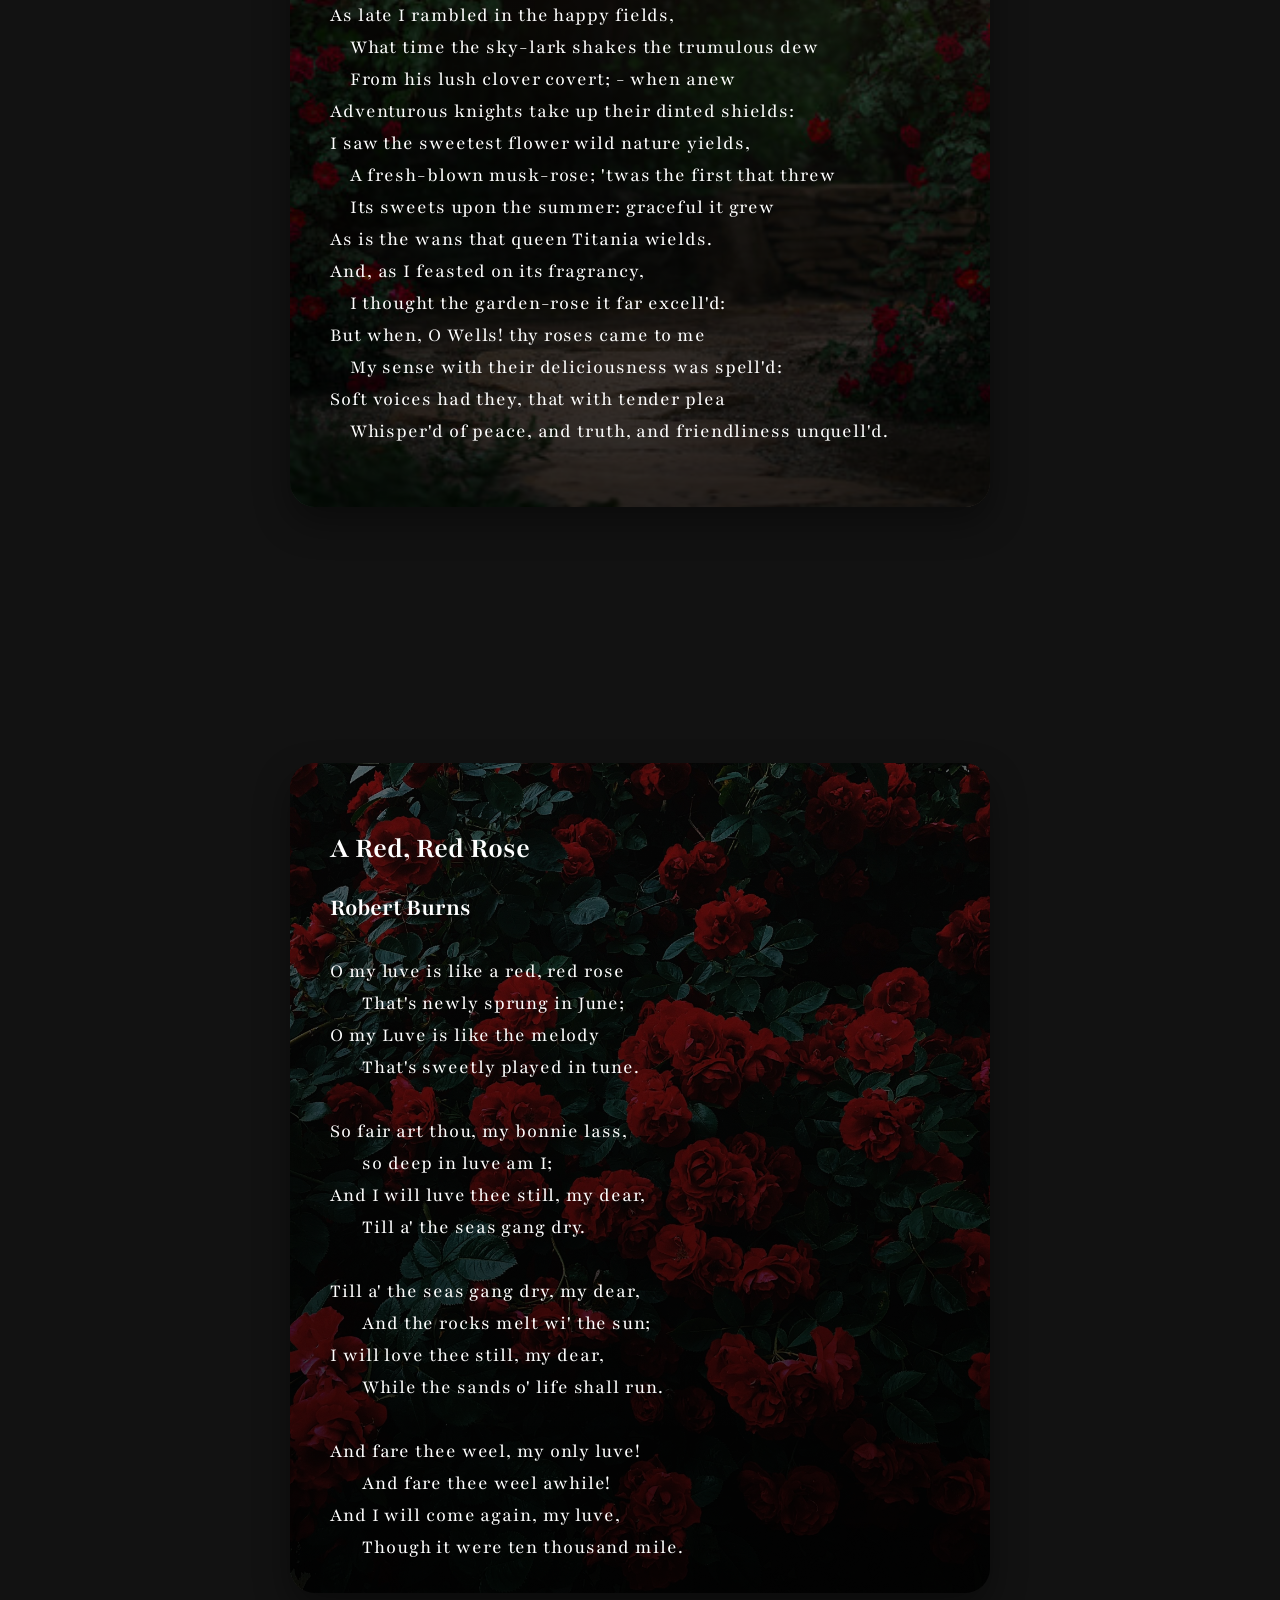
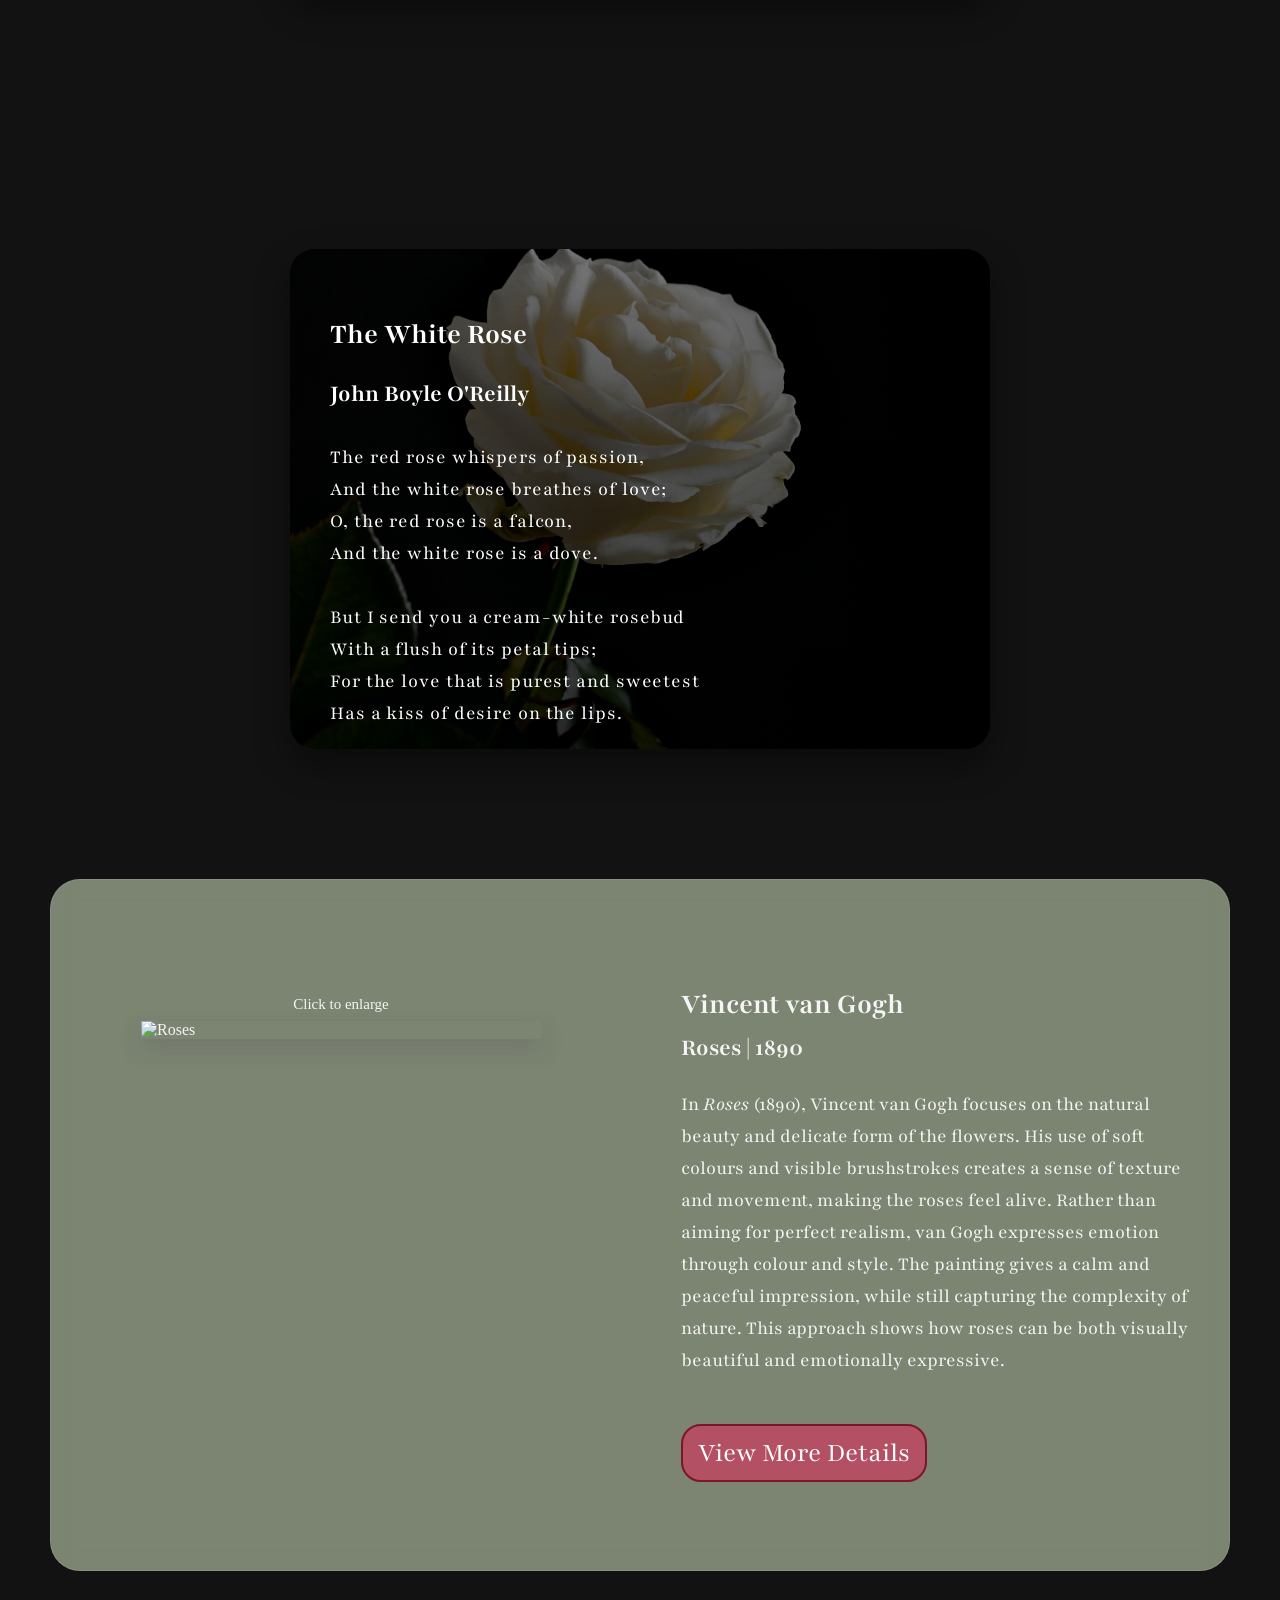
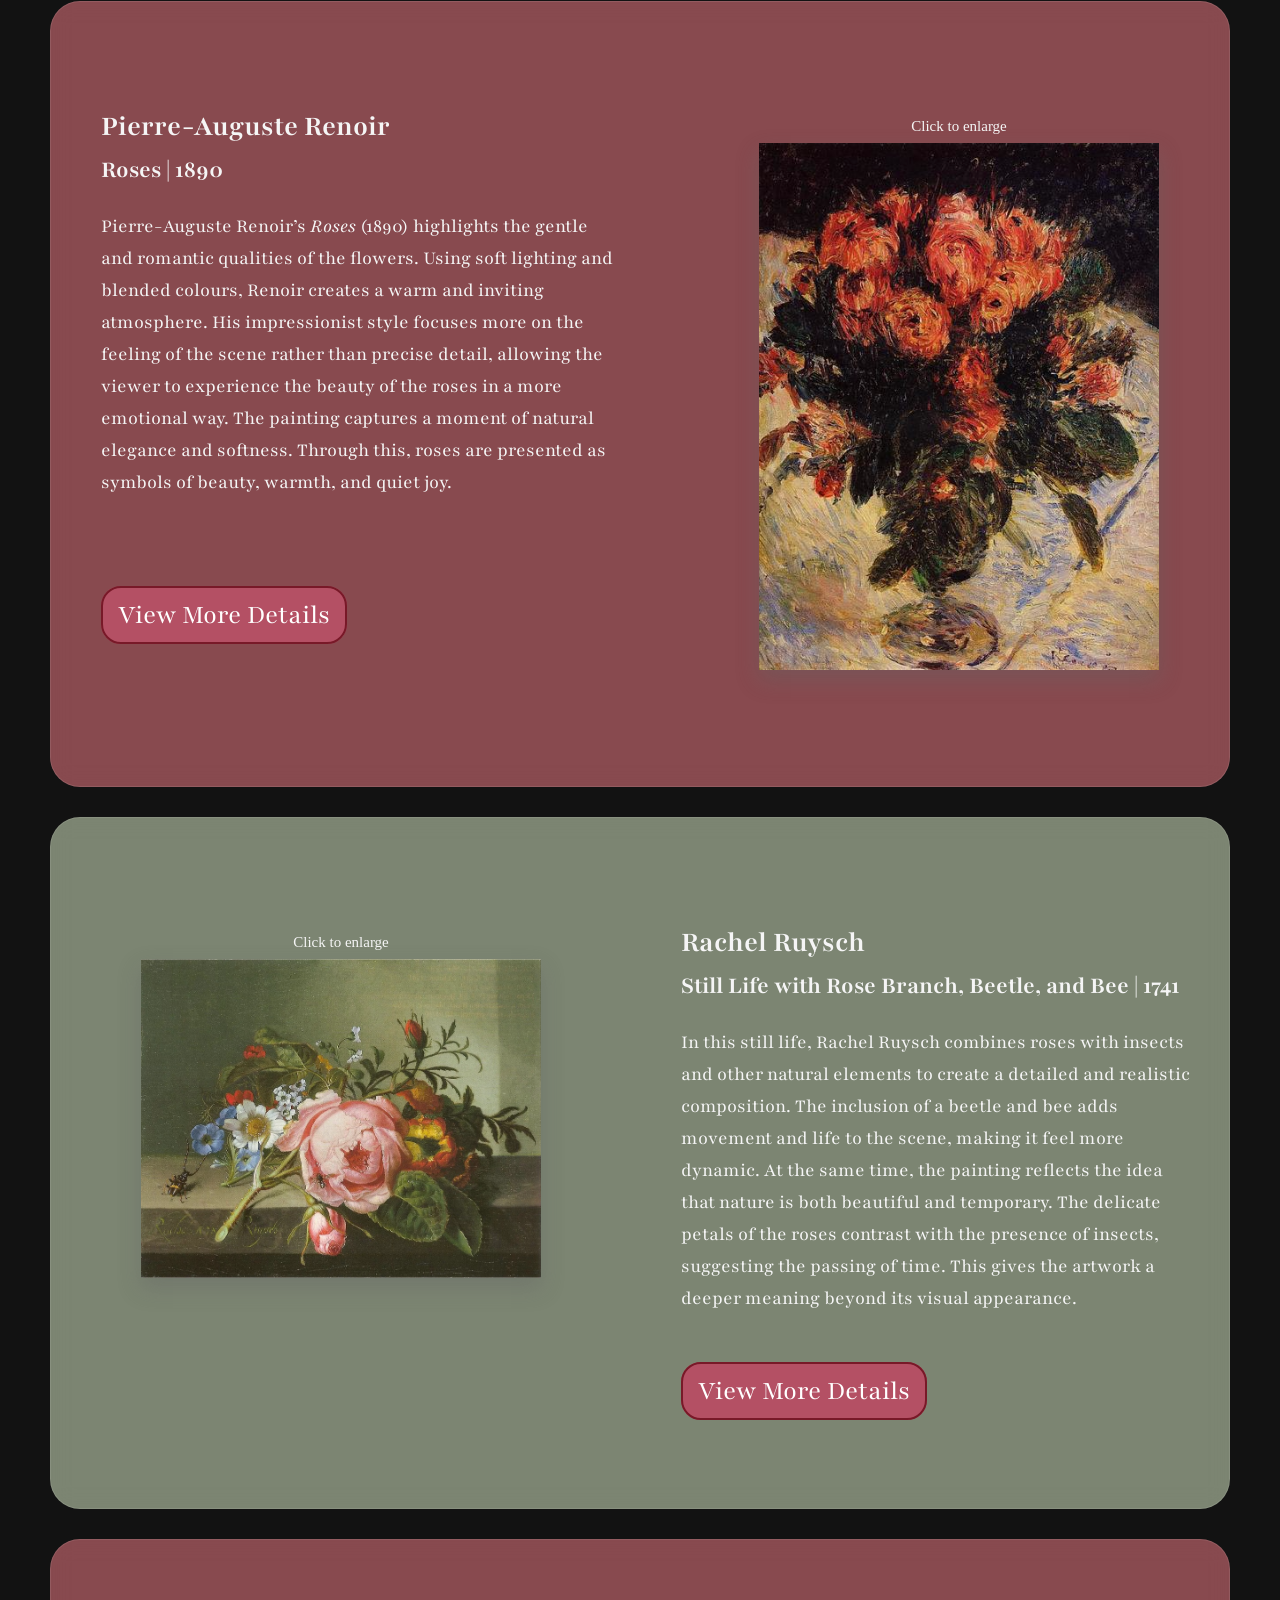
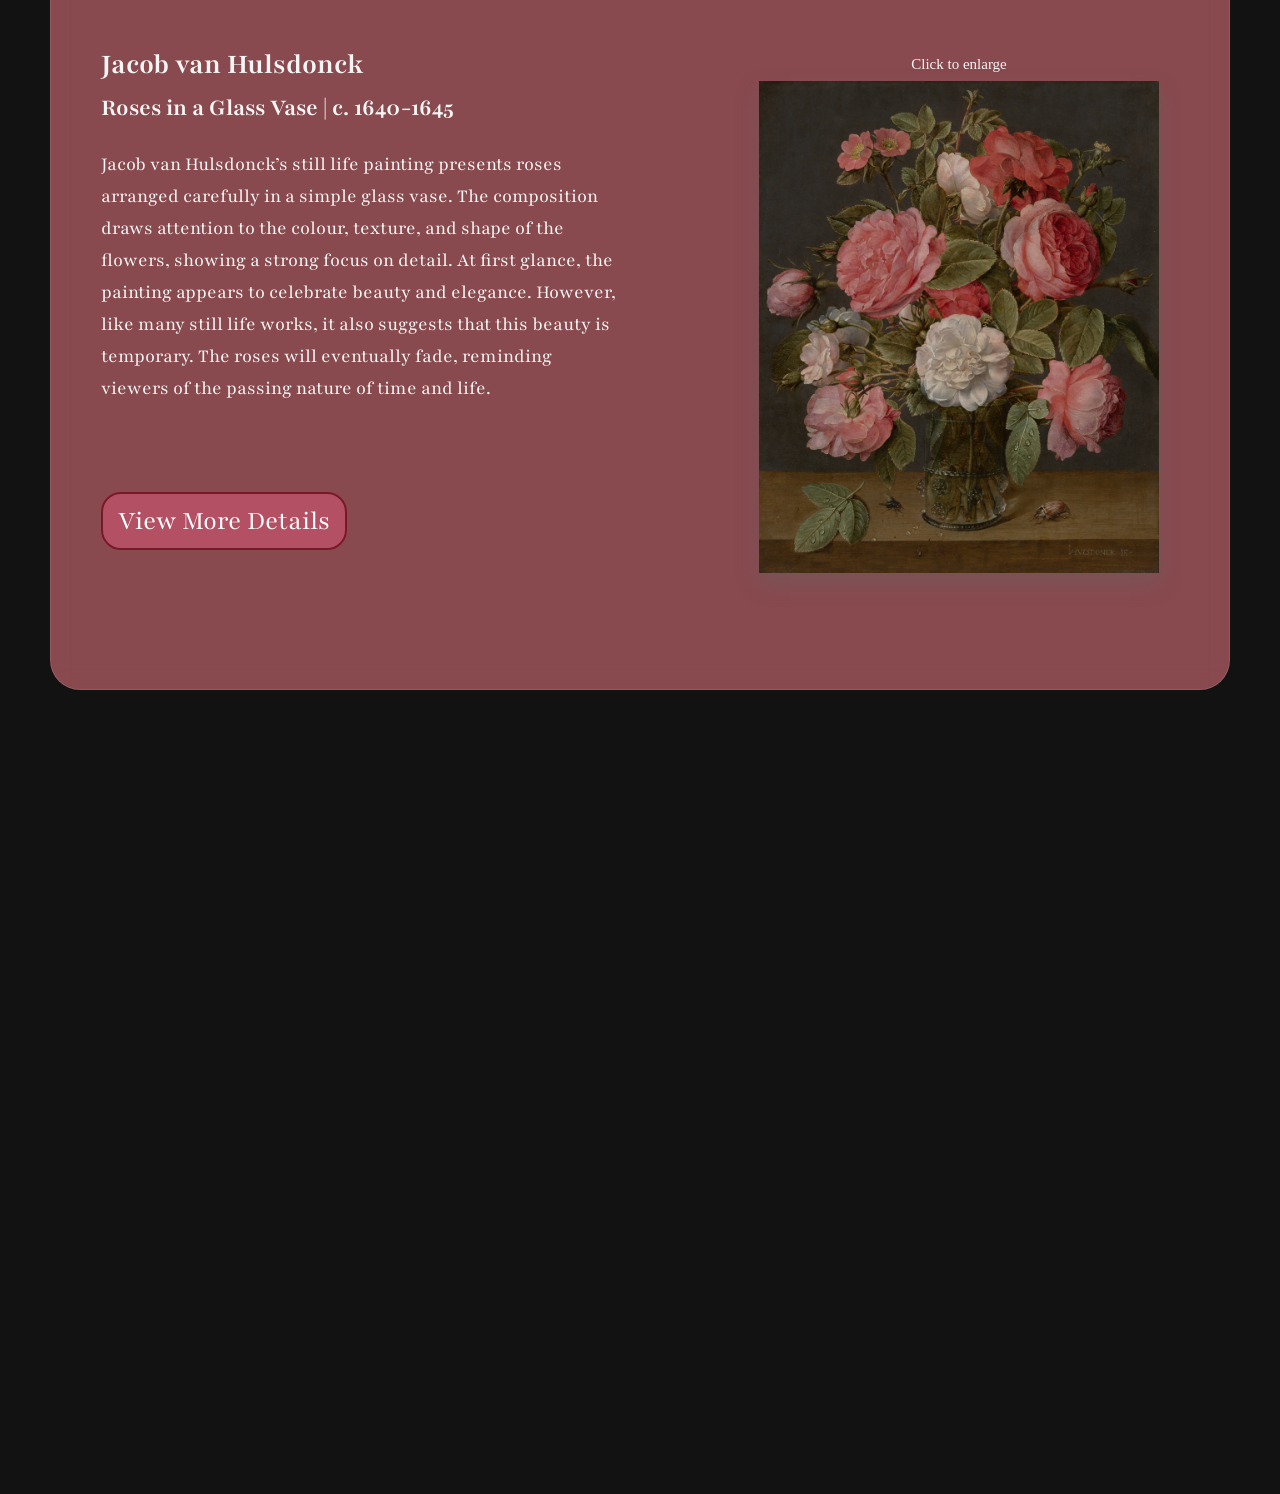
==== commit cd1c834d: "user interference update (picture)" ====
--- a/art.html
+++ b/art.html
@@ -150,7 +150,10 @@
 
 	<div class="vincent reveal">
 
-		<img class="lightbox-trigger" src="images/art/vincent.jpg" data-full="images/art/vincent.jpg" alt="Roses">
+		<figure>
+			<figcaption>Click to enlarge</figcaption>
+			<img class="lightbox-trigger" src="images/art/vincent.jpg" data-full="images/art/vincent.jpg" alt="Roses">
+		</figure>
 
 		<div class="description">
 			<h3>Vincent van Gogh</h3>
@@ -175,14 +178,20 @@
 			<a class="button" href="https://www.wikiart.org/en/pierre-auguste-renoir/roses-1890" target="_blank">View More Details</a>
 		</div>
 
-		<img class="lightbox-trigger" src="images/art/pierre.jpg" data-full="images/art/pierre.jpg" alt="Roses">
+		<figure>
+			<figcaption>Click to enlarge</figcaption>
+			<img class="lightbox-trigger" src="images/art/pierre.jpg" data-full="images/art/pierre.jpg" alt="Roses">
+		</figure>
 	</div>
 
 
 
 	<div class="rachel reveal">
 
-		<img class="lightbox-trigger" src="images/art/rachel.jpg" data-full="images/art/rachel.jpg" alt="Still Life with Rose Brance, Beetle, and Bee">
+		<figure>
+			<figcaption>Click to enlarge</figcaption>
+			<img class="lightbox-trigger" src="images/art/rachel.jpg" data-full="images/art/rachel.jpg" alt="Still Life with Rose Brance, Beetle, and Bee">
+		</figure>
 
 		<div class="description">
 			<h3>Rachel Ruysch</h3>
@@ -205,12 +214,18 @@
 			<a class="button" href="https://www.mauritshuis.nl/en/our-collection/artworks/1214-roses-in-a-glass-vase" target="_blank">View More Details</a>
 		</div>
 
-		<img class="lightbox-trigger" src="images/art/jacob.jpg" data-full="images/art/jacob.jpg" alt="Roses in a Glass Vase">
+		<figure>
+			<figcaption>Click to enlarge</figcaption>
+			<img class="lightbox-trigger" src="images/art/jacob.jpg" data-full="images/art/jacob.jpg" alt="Roses in a Glass Vase">
+		</figure>
 	</div>
 
 	<div class="joseph reveal">
 
-		<img class="lightbox-trigger" src="images/art/joseph.jpg" data-full="images/art/joseph.jpg" alt="Redouté Roses Pl. 21, Mos Rose “De Meaux”">
+		<figure>
+			<figcaption>Click to enlarge</figcaption>
+			<img class="lightbox-trigger" src="images/art/joseph.jpg" data-full="images/art/joseph.jpg" alt="Redouté Roses Pl. 21, Mos Rose “De Meaux”">
+		</figure>
 
 		<div class="description">
 			<h3>Pierre-Joseph Redouté</h3>
--- a/styles.css
+++ b/styles.css
@@ -52,13 +52,14 @@
 }
 
 #logo {
-	height: 700px;
+	width: 45vh;
 	text-align: center;
 	animation: fadeIn 3s ease;
 	filter: drop-shadow(13px 10px 50px rgb(64, 0, 0));
-	padding-top: 200px;
-	margin-bottom: -80px;
+	padding-top: 20vh;
 	position: relative; /* Ensures correct stacking order */
+	padding-bottom: 0;
+	margin-bottom: 3vh;
 }
 
 @keyframes fadeIn {
@@ -74,7 +75,8 @@
 
 .entry a {
 	text-decoration: none;
-	font-size: 40px;
+	font-size: 3vh;
+	font-family: "playfair display";
 	color: white;
 	text-align: center;
 
@@ -158,7 +160,7 @@
 	font-family: "Montserrat";
 	color: white;
 
-	padding: 50px 40px;
+	padding: 50px 20px;
 }
 
 .nav-links a:hover {
@@ -169,7 +171,7 @@
 }
 
 #home {
-	margin-left: 400px;
+	margin-left: 300px;
 }
 
 
@@ -502,7 +504,7 @@
 	display: flex;
 	flex-direction: column;
 	align-items: center;
-	gap: 100px;
+	gap: 20vw;
 
 	padding: 100px 0;
 }
@@ -585,7 +587,7 @@
 	position: absolute;
 
 	top: 50%;
-	right: -200px;
+	right: -20vw;
 
 	transform: translateY(-50%);
 
@@ -621,7 +623,7 @@
 
 	transform:
 	translateY(-50%)
-	translateX(80px);
+	translateX(1vw);
 }
 
 
@@ -699,6 +701,12 @@
 	margin: 0;
 }
 
+figcaption {
+	font-size: 15px;
+	text-align: center;
+	margin-bottom: 8px;
+}
+
 .art p {
 	font-size: 20px;
 	font-family: "playfair";
@@ -756,12 +764,8 @@
 .joseph a {
 	border: 2px solid rgb(120, 25, 40);
 	background-color: rgb(180, 80, 100);
-	margin-left: 350px;
+	margin: auto;
 	color: white;
-}
-
-.joseph a {
-	margin-left: 300px;
 }
 
 .pierre a, 
@@ -781,7 +785,6 @@
 	padding: 0;
 	margin: 0;
 
-	transition: transform 0.3s ease;
 	cursor: pointer;
 
 	box-shadow: 0 10px 20px rgba(100,100,100,0.4);
@@ -789,7 +792,6 @@
 
 .art img:hover {
 	opacity: 0.8;
-	transform: scale(1.15);
 
 	box-shadow:
 	0 25px 45px rgba(0,0,0,0.5),
@@ -952,34 +954,63 @@
 	transition: transform 0.5s ease;
 }
 
+{
+	outline: 2px solid red;
+}
+
+.tiramisu {
+	width: 37%;
+}
+
 .tiramisu img {
-	width: 600px;
+	width: 100%;
 }
 
 .white-cake img, 
 .cookie img {
-	width: 540px;
+	width: 100%;
 }
 
 .latte img, 
 .lassi img {
-	width: 360px;
+	width: 100%;
 } 
 
 .ladoo img, 
 .water-cake img {
-	width: 435px;
+	width: 100%;
 }
 
 .vanilla-cake img {
-	width: 635px;
-}
-
-.double {
+	width: 100%;
+}
+
+.ladoo {
+	width: 26.5%;
+}
+
+.water-cake {
+	width: 26.8%;
+}
+
+.vanilla-cake {
+	width: 40%;
+}
+
+.double1,
+.double2 {
 	display: flex;
 	flex-direction: column;
 	align-items: flex-start;
 	gap: 30px;
+}
+
+.double1 {
+	width: 33%;
+}
+
+.double2 {
+	width: 22.3%;
 }
 
 .food_name p {
